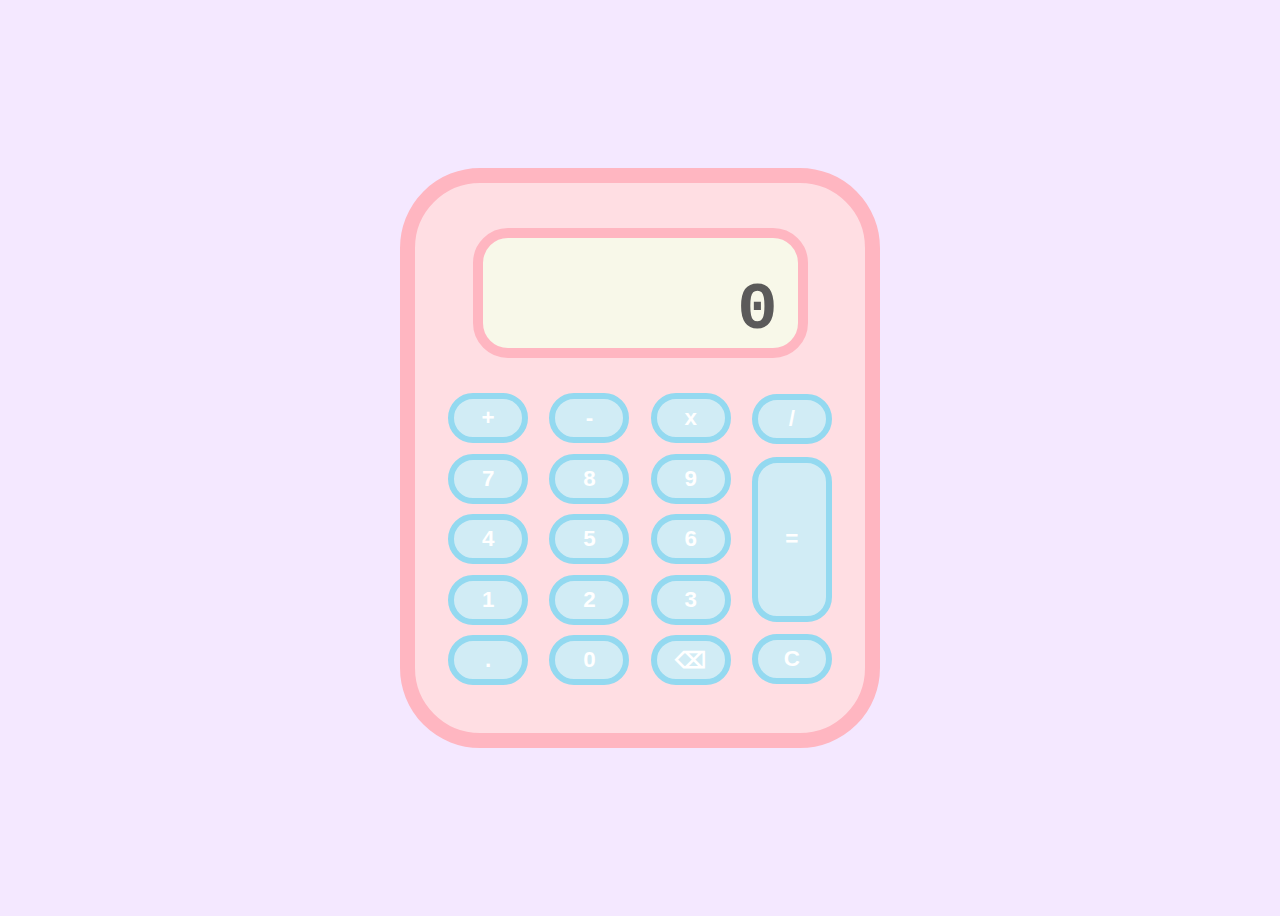
==== projects/calculator/index.html @ d68b19fc "Update calculator project" ====
<!DOCTYPE html>
<html lang="en">
  <head>
    <meta charset="UTF-8">
    <meta http-equiv="X-UA-Compatible" content="IE=edge">
    <meta name="viewport" content="width=device-width, initial-scale=1.0">
    <title>🫧 Kawaii Calculator</title>
    <link rel="stylesheet" href="style.css">
    <script src="calculator.js"></script>
  </head>
  <body>
    <div id="calculator">
      <div id="screen">
        <h1>0</h1>
      </div>
      <div id="buttons">
        <button id="add" class="standard-button operation">+</button>
        <button class="standard-button number">7</button>
        <button class="standard-button number">4</button>
        <button class="standard-button number">1</button>
        <button id="point" class="standard-button">.</button>

        <button id="subtract" class="standard-button operation">-</button>
        <button class="standard-button number">8</button>
        <button class="standard-button number">5</button>
        <button class="standard-button number">2</button>
        <button class="standard-button number">0</button>

        <button id="multiply" class="standard-button operation">x</button>
        <button class="standard-button number">9</button>
        <button class="standard-button number">6</button>
        <button class="standard-button number">3</button>
        <button id="back" class="standard-button">⌫</button>

        <button id="divide" class="standard-button operation">/</button>
        <button id="equals" class="standard-button">=</button>
        <button id="clear" class="standard-button">C</button>
      </div>
    </div>
  </body>
</html>
---- projects/calculator/style.css ----
body {
  min-height: 100vh; /* 100% of viewport height aka the height of the visible area of the webpage */
  display: flex;
  justify-content: center;
  align-items: center;
  font-family: 'Courier New', Courier, monospace;
  background-color: rgb(244, 232, 255);
}

#calculator {
  background-color: rgb(255, 222, 227);
  min-width: 450px;
  height: 550px;
  border: 15px solid lightpink;
  display: inline-block;
  border-radius: 80px;
}

#screen {
  background-color: rgb(248, 248, 233);
  width: 70%;
  height: 20%;
  border: 10px solid lightpink;
  border-radius: 35px;
  margin: 45px auto 0;
  display: flex;
  justify-content: flex-end;
  align-items: flex-end;
}

#screen h1 {
  font-size: 4.2rem;
  color: rgb(91, 90, 90);
  margin: 0 20px 0 0;
}

#buttons {
  width: 90%;
  height: 55%;
  margin: 30px auto;
  display: flex;
  flex-flow: column wrap;
  justify-content: space-around;
  align-items: center;
}

.standard-button {
  background-color: rgb(209, 236, 245);
  color: white;
  width: 80px;
  height: 50px;
  font-size: 1.4rem;
  font-weight: bolder;
  border: 6px solid rgb(147, 217, 240);
  border-radius: 25px;
  margin: 5px;
}

#equals {
  height: 165px;
}
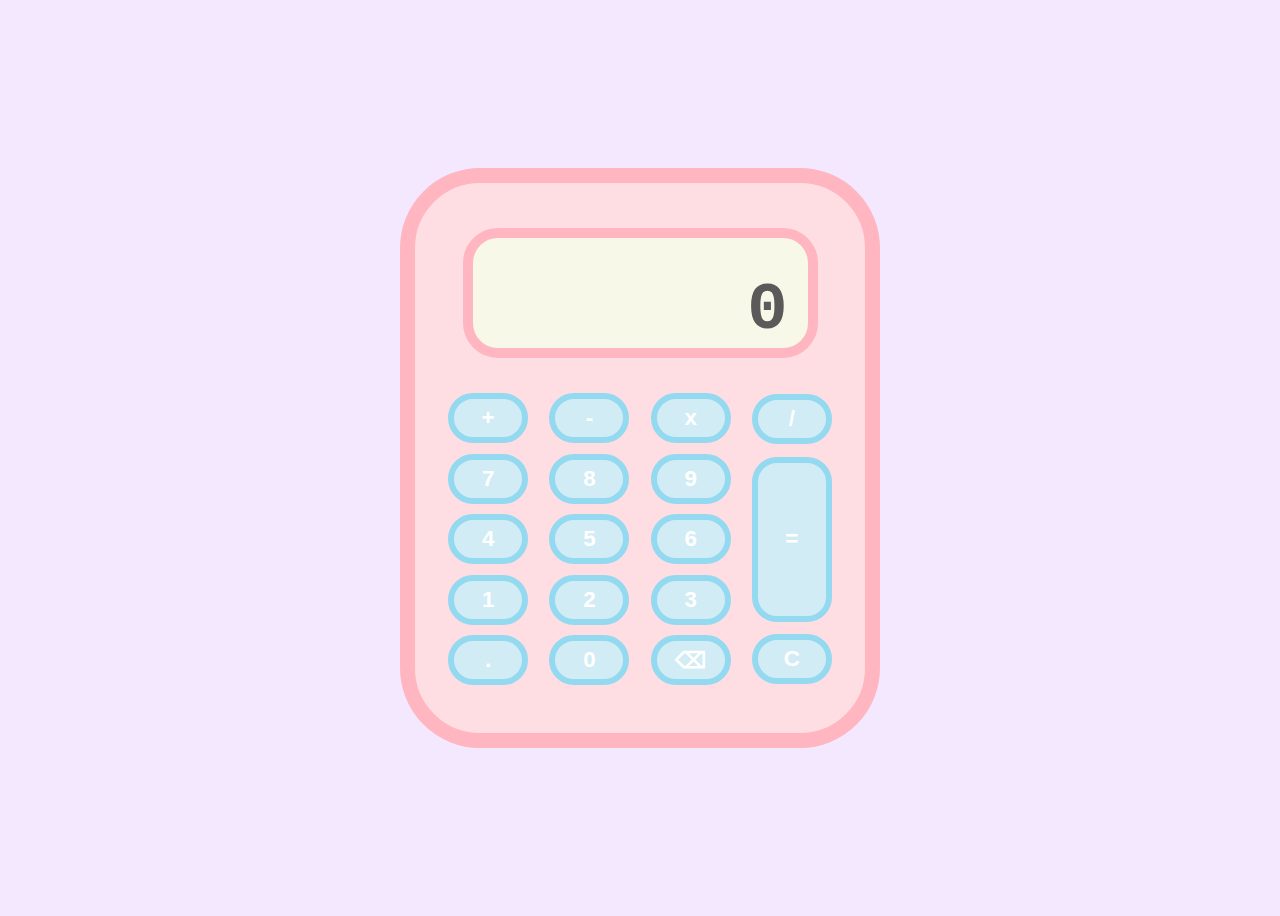
==== commit a720f5a1: "Clean up HTML" ====
--- a/projects/calculator/index.html
+++ b/projects/calculator/index.html
@@ -9,11 +9,13 @@
     <script src="calculator.js"></script>
   </head>
   <body>
+
     <div id="calculator">
-      <div id="screen">
-        <h1>0</h1>
-      </div>
+
+      <div id="screen">0</div>
+
       <div id="buttons">
+
         <button id="add" class="standard-button operation">+</button>
         <button class="standard-button number">7</button>
         <button class="standard-button number">4</button>
@@ -35,7 +37,10 @@
         <button id="divide" class="standard-button operation">/</button>
         <button id="equals" class="standard-button">=</button>
         <button id="clear" class="standard-button">C</button>
+        
       </div>
+
     </div>
+
   </body>
 </html>
--- a/projects/calculator/style.css
+++ b/projects/calculator/style.css
@@ -26,12 +26,10 @@
   display: flex;
   justify-content: flex-end;
   align-items: flex-end;
-}
-
-#screen h1 {
   font-size: 4.2rem;
+  font-weight: bolder;
   color: rgb(91, 90, 90);
-  margin: 0 20px 0 0;
+  padding-right: 20px;
 }
 
 #buttons {
